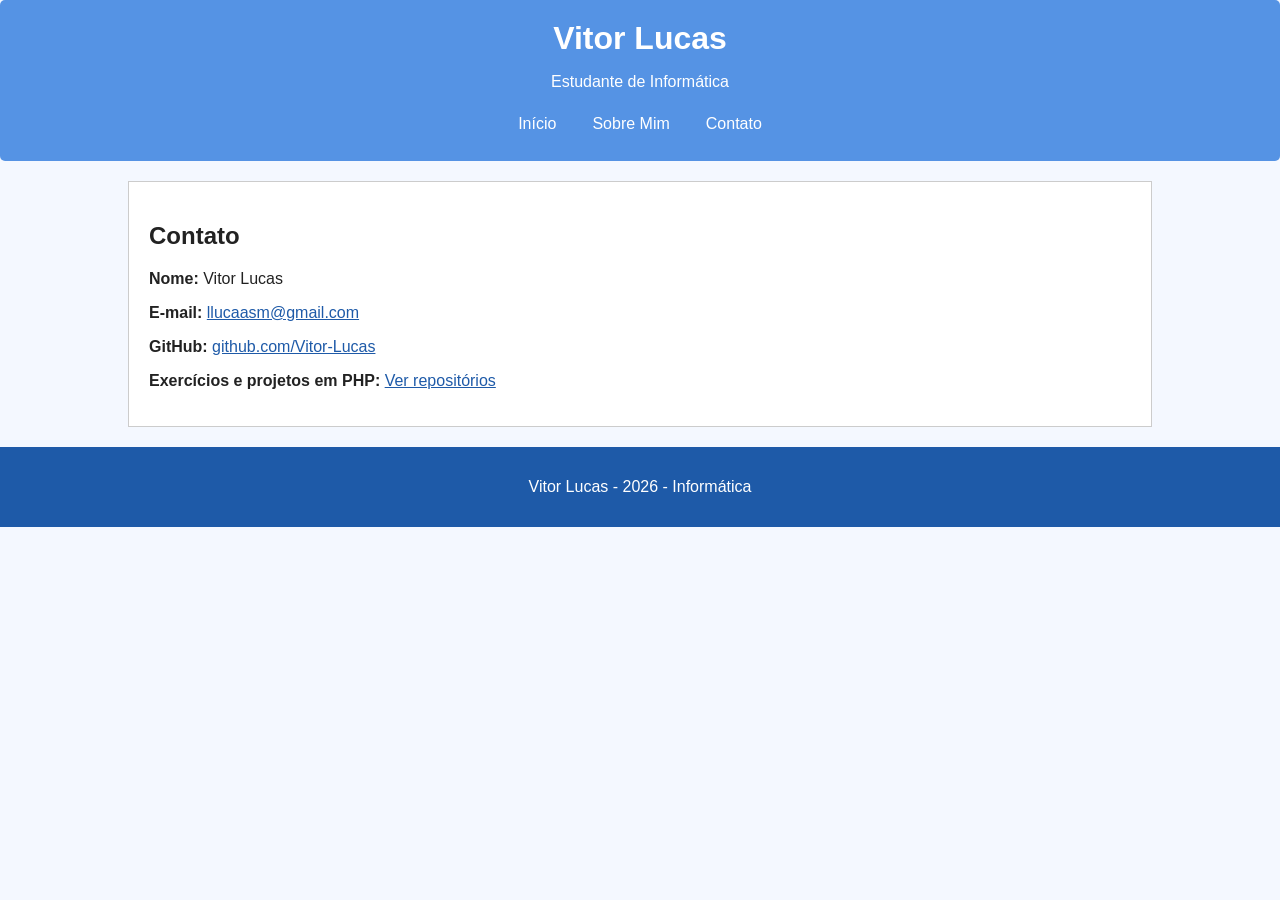
==== contato.html @ 3228455d "Criei a base da CSS, falta adicionar os detalhes e arrumar a organização visual." ====
<!DOCTYPE html>
<html lang="pt-BR">
<head>
    <meta charset="UTF-8">
    <title>Contato - Vitor Lucas</title>
    <link rel="stylesheet" href="css/style.css">
</head>
<body>

<header>
    <h1>Vitor Lucas</h1>
    <p>Estudante de Informática</p>

    <nav>
        <a href="index.html">Início</a>
        <a href="sobre.html">Sobre Mim</a>
        <a href="contato.html">Contato</a>
    </nav>
</header>

<main>
    <section class="contato">
        <h2>Contato</h2>

        <p><strong>Nome:</strong> Vitor Lucas</p>

        <p>
            <strong>E-mail:</strong>
            <a href="mailto:llucaasm@gmail.com">llucaasm@gmail.com</a>
        </p>

        <p>
            <strong>GitHub:</strong>
            <a href="https://github.com/Vitor-Lucas" target="_blank">
                github.com/Vitor-Lucas
            </a>
        </p>

        <p>
            <strong>Exercícios e projetos em PHP:</strong>
            <a href="https://github.com/Vitor-Lucas?tab=repositories" target="_blank">
                Ver repositórios
            </a>
        </p>
    </section>
</main>

<footer>
    <p>Vitor Lucas - 2026 - Informática</p>
</footer>

</body>
</html>
---- css/style.css ----
body {
    font-family: Arial, sans-serif;
    background-color: #f4f8ff;
    color: #222;
    margin: 0;
}

header {
    background-color: #5593e4;
    color: white;
    text-align: center;
    padding: 20px;
    border-radius: 5px;
}

header h1 {
    margin: 0;
}

nav {
    display: flex;
    justify-content: center;
    gap: 20px;
    margin-top: 15px;
}

nav a {
    color: white;
    text-decoration: none;
    padding: 8px;
}

nav a:hover {
    text-decoration: underline;
}

main {
    width: 80%;
    margin: 20px auto;
}

section {
    background-color: white;
    border: 1px solid #ccc;
    padding: 20px;
    margin-bottom: 20px;
}

.apresentacao {
    display: flex;
    justify-content: space-between;
    align-items: center;
    gap: 20px;
}

.apresentacao img,
.sobre img {
    width: 200px;
    height: 200px;
    object-fit: cover;
    border: 2px solid #1e5aa8;
}

.lista {
    display: flex;
    flex-wrap: wrap;
    gap: 15px;
}

.lista div {
    width: 200px;
    padding: 15px;
    border: 1px solid #ccc;
    background-color: #f4f8ff;
}

.botao {
    display: inline-block;
    background-color: #1e5aa8;
    color: white;
    text-decoration: none;
    padding: 10px;
    border: 1px solid #17477f;
    border-radius: 10px;
}

.botao:hover {
    background-color: #0a2340;
}

.ferramenta {
    background-color: #89b8ff;
    border-radius: 5px;
}

.menu {
    display: none;
    flex-direction: column;
    cursor: pointer;
    position: absolute;
    top: 20px;
    right: 20px;
}

.nomeee {
    display: flexbox;
    font-family: "Sekuya", system-ui;
    font-weight: 400;
    font-style: normal;
}

.sobre {
    display: flex;
    justify-content: space-between;
    align-items: center;
    gap: 20px;
}

.contato a {
    color: #1e5aa8;
}

footer {
    background-color: #1e5aa8;
    color: white;
    text-align: center;
    padding: 15px;
}

/* Fontes */
.sekuya-regular {
    font-family: "Sekuya", system-ui;
    font-weight: 400;
    font-style: normal;
}
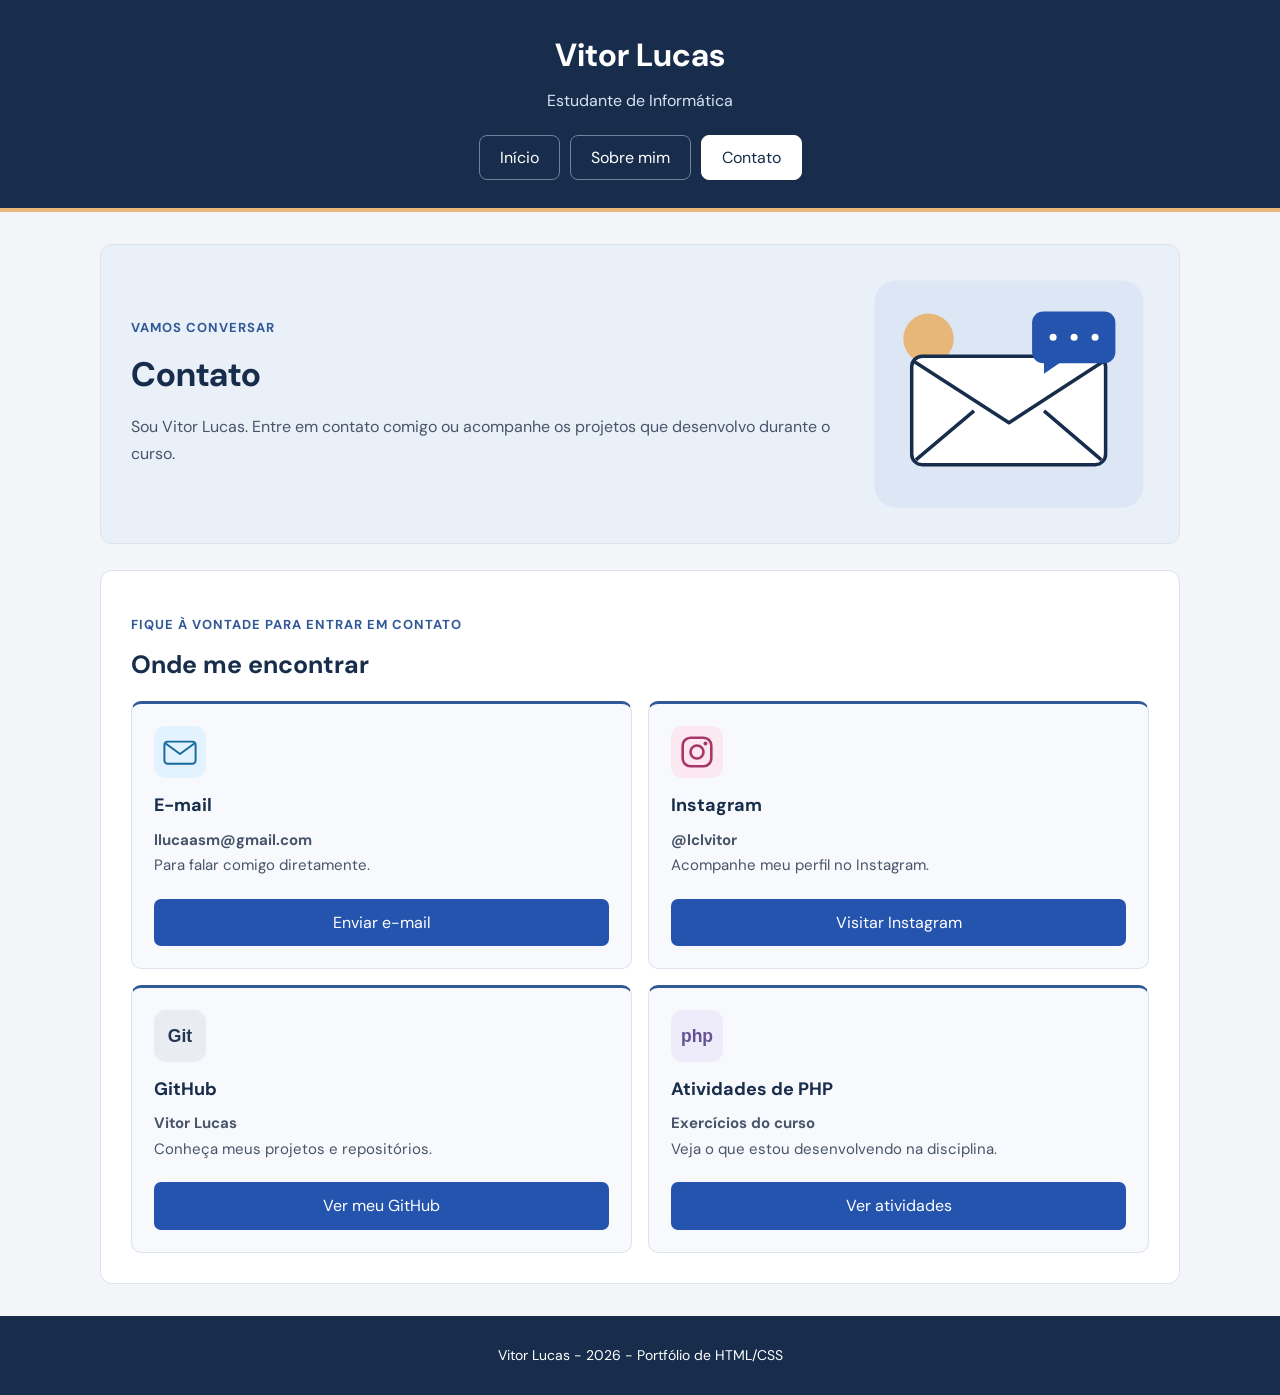
==== commit cdd2e508: "Quase finalizado, falta organizar o header, adicionei detalhes" ====
--- a/contato.html
+++ b/contato.html
@@ -1,53 +1,70 @@
 <!DOCTYPE html>
 <html lang="pt-BR">
+
 <head>
     <meta charset="UTF-8">
+    <meta name="viewport" content="width=device-width, initial-scale=1.0">
     <title>Contato - Vitor Lucas</title>
+    <link href="https://fonts.googleapis.com/css2?family=DM+Sans:wght@400;700&amp;display=swap" rel="stylesheet">
     <link rel="stylesheet" href="css/style.css">
 </head>
+
 <body>
+    <header>
+        <h1>Vitor Lucas</h1>
+        <p>Estudante de Informática</p>
+        <nav>
+            <a href="index.html">Início</a>
+            <a href="sobre.html">Sobre mim</a>
+            <a href="contato.html" class="ativo" aria-current="page">Contato</a>
+        </nav>
+    </header>
+    <main>
+        <section class="apresentacao">
+            <div>
+                <p class="detalhe">Vamos conversar</p>
+                <h2>Contato</h2>
+                <p>Sou Vitor Lucas. Entre em contato comigo ou acompanhe os projetos que desenvolvo durante o curso.</p>
+            </div>
+            <img src="img/contato.svg" alt="Ilustração de um envelope e um balão de conversa">
+        </section>
+        <section class="contatos">
+            <p class="detalhe">Fique à vontade para entrar em contato</p>
+            <h2>Onde me encontrar</h2>
+            <div class="lista">
+                <div class="card">
+                    <img src="img/email-icone.svg" alt="ICONE E-MAIL" width="52" height="52">
+                    <h3>E-mail</h3>
+                    <p><strong>llucaasm@gmail.com</strong><br>Para falar comigo diretamente.</p>
+                    <a class="botao" href="mailto:llucaasm@gmail.com" target="_blank">Enviar e-mail</a>
 
-<header>
-    <h1>Vitor Lucas</h1>
-    <p>Estudante de Informática</p>
 
-    <nav>
-        <a href="index.html">Início</a>
-        <a href="sobre.html">Sobre Mim</a>
-        <a href="contato.html">Contato</a>
-    </nav>
-</header>
 
-<main>
-    <section class="contato">
-        <h2>Contato</h2>
+                </div>
+                <div class="card">
+                    <img src="img/instagram-icone.svg" alt="ÍCONE INSTAGRAM" width="52" height="52">
+                    <h3>Instagram</h3>
+                    <p><strong>@lclvitor</strong><br>Acompanhe meu perfil no Instagram.</p>
+                    <a class="botao" href="https://www.instagram.com/lclvitor/">Visitar Instagram</a>
+                </div>
+                <div class="card">
+                    <img src="img/github.svg" alt="ÍCONE GITHUB" width="52" height="52">
+                    <h3>GitHub</h3>
+                    <p><strong>Vitor Lucas</strong><br>Conheça meus projetos e repositórios.</p>
+                    <a class="botao" href="https://github.com/vitor-lucas">Ver meu GitHub</a>
+                </div>
+                <div class="card">
+                    <img src="img/php.svg" alt="" width="52" height=ÍCONE PHP"52">
+                    <h3>Atividades de PHP</h3>
+                    <p><strong>Exercícios do curso</strong><br>Veja o que estou desenvolvendo na disciplina.</p>
+                    <a class="botao" href="https://github.com/vitor-lucas/php">Ver atividades</a>
+                </div>
+            </div>
+        </section>
+    </main>
+    <footer>
+        <p>Vitor Lucas - 2026 - Portfólio de HTML/CSS</p>
+    </footer>
+</body>
 
-        <p><strong>Nome:</strong> Vitor Lucas</p>
-
-        <p>
-            <strong>E-mail:</strong>
-            <a href="mailto:llucaasm@gmail.com">llucaasm@gmail.com</a>
-        </p>
-
-        <p>
-            <strong>GitHub:</strong>
-            <a href="https://github.com/Vitor-Lucas" target="_blank">
-                github.com/Vitor-Lucas
-            </a>
-        </p>
-
-        <p>
-            <strong>Exercícios e projetos em PHP:</strong>
-            <a href="https://github.com/Vitor-Lucas?tab=repositories" target="_blank">
-                Ver repositórios
-            </a>
-        </p>
-    </section>
-</main>
-
-<footer>
-    <p>Vitor Lucas - 2026 - Informática</p>
-</footer>
-
-</body>
-</html>
+</html>
--- a/css/style.css
+++ b/css/style.css
@@ -1,135 +1,212 @@
+* {
+    box-sizing: border-box;
+}
+
 body {
-    font-family: Arial, sans-serif;
-    background-color: #f4f8ff;
-    color: #222;
     margin: 0;
-}
-
-header {
-    background-color: #5593e4;
+    font-family: "DM Sans", Arial, sans-serif;
+    background-color: #f3f5f9;
+    color: #485469;
+    line-height: 1.7;
+}
+
+header, footer {
+    background-color: #172d4b;
     color: white;
     text-align: center;
-    padding: 20px;
-    border-radius: 5px;
-}
-
-header h1 {
+    padding: 28px 20px;
+}
+
+header {
+    border-bottom: 4px solid #e7b779;
+}
+
+h1 {
     margin: 0;
+    font-size: 32px;
+}
+
+header p {
+    margin: 5px 0 20px;
+    color: #d6e2f4;
 }
 
 nav {
     display: flex;
     justify-content: center;
-    gap: 20px;
-    margin-top: 15px;
+    flex-wrap: wrap;
+    gap: 10px;
 }
 
 nav a {
     color: white;
     text-decoration: none;
-    padding: 8px;
-}
-
-nav a:hover {
-    text-decoration: underline;
+    padding: 8px 20px;
+    border: 1px solid #70829c;
+    border-radius: 8px;
+}
+
+nav a:hover, nav .ativo {
+    background-color: white;
+    color: #172d4b;
+    border-color: white;
 }
 
 main {
-    width: 80%;
-    margin: 20px auto;
+    width: 90%;
+    max-width: 1080px;
+    margin: 32px auto;
 }
 
 section {
     background-color: white;
-    border: 1px solid #ccc;
-    padding: 20px;
+    border: 1px solid #dce3ed;
+    border-radius: 12px;
+    padding: 30px;
+    margin-bottom: 26px;
+}
+
+h2, h3 {
+    color: #172d4b;
+    margin-top: 0;
+    line-height: 1.3;
+}
+
+h2 {
+    font-size: 25px;
     margin-bottom: 20px;
 }
 
+h3 {
+    font-size: 18px;
+    margin-bottom: 10px;
+}
+
+img {
+    width: 280px;
+    max-width: 100%;
+    height: auto;
+}
+
 .apresentacao {
     display: flex;
+    align-items: center;
     justify-content: space-between;
-    align-items: center;
-    gap: 20px;
-}
-
-.apresentacao img,
-.sobre img {
-    width: 200px;
-    height: 200px;
-    object-fit: cover;
-    border: 2px solid #1e5aa8;
+    gap: 30px;
+    background-color: #eaf0f8;
+}
+
+.apresentacao div {
+    flex: 1;
+}
+
+.apresentacao h2 {
+    font-size: 34px;
+    margin-bottom: 15px;
+}
+
+.detalhe {
+    color: #315998;
+    font-size: 13px;
+    font-weight: bold;
+    letter-spacing: 1px;
+    text-transform: uppercase;
 }
 
 .lista {
     display: flex;
     flex-wrap: wrap;
-    gap: 15px;
-}
-
-.lista div {
-    width: 200px;
-    padding: 15px;
-    border: 1px solid #ccc;
-    background-color: #f4f8ff;
+    gap: 16px;
+}
+
+.card {
+    flex: 1 1 210px;
+    min-width: 0;
+    padding: 22px;
+    background-color: #f7f9fc;
+    border: 1px solid #dce3ed;
+    border-radius: 10px;
+}
+
+.card img {
+    width: 52px;
+    height: 52px;
+    margin-bottom: 16px;
+}
+
+.card p {
+    margin-bottom: 0;
+    font-size: 15px;
+}
+
+.card:hover {
+    border-color: #6c8dbe;
+    background-color: #edf3fc;
+}
+
+a {
+    color: #2454ad;
+    overflow-wrap: anywhere;
 }
 
 .botao {
     display: inline-block;
-    background-color: #1e5aa8;
+    background-color: #2454ad;
     color: white;
+    padding: 10px 18px;
+    margin: 6px 8px 0 0;
+    border-radius: 7px;
     text-decoration: none;
-    padding: 10px;
-    border: 1px solid #17477f;
-    border-radius: 10px;
 }
 
 .botao:hover {
-    background-color: #0a2340;
-}
-
-.ferramenta {
-    background-color: #89b8ff;
-    border-radius: 5px;
-}
-
-.menu {
-    display: none;
+    background-color: #172d4b;
+}
+
+.projetos {
+    border-left: 5px solid #d9a25d;
+}
+
+li {
+    margin-bottom: 8px;
+}
+
+footer p {
+    margin: 0;
+    font-size: 14px;
+}
+
+.contatos .card {
+    display: flex;
     flex-direction: column;
-    cursor: pointer;
-    position: absolute;
-    top: 20px;
-    right: 20px;
-}
-
-.nomeee {
-    display: flexbox;
-    font-family: "Sekuya", system-ui;
-    font-weight: 400;
-    font-style: normal;
-}
-
-.sobre {
-    display: flex;
-    justify-content: space-between;
-    align-items: center;
-    gap: 20px;
-}
-
-.contato a {
-    color: #1e5aa8;
-}
-
-footer {
-    background-color: #1e5aa8;
-    color: white;
+    flex-basis: 360px;
+    border-top: 3px solid #315998;
+}
+
+.contatos p {
+    overflow-wrap: anywhere;
+}
+
+.contatos .card p {
+    margin-top: 0;
+    margin-bottom: 20px;
+}
+
+.contatos .botao {
+    margin: auto 0 0;
     text-align: center;
-    padding: 15px;
-}
-
-/* Fontes */
-.sekuya-regular {
-    font-family: "Sekuya", system-ui;
-    font-weight: 400;
-    font-style: normal;
-}+}
+
+@media (max-width: 650px) {
+    section {
+        padding: 22px;
+    }
+
+    .apresentacao {
+        flex-direction: column;
+    }
+
+    .apresentacao h2 {
+        font-size: 28px;
+    }
+}
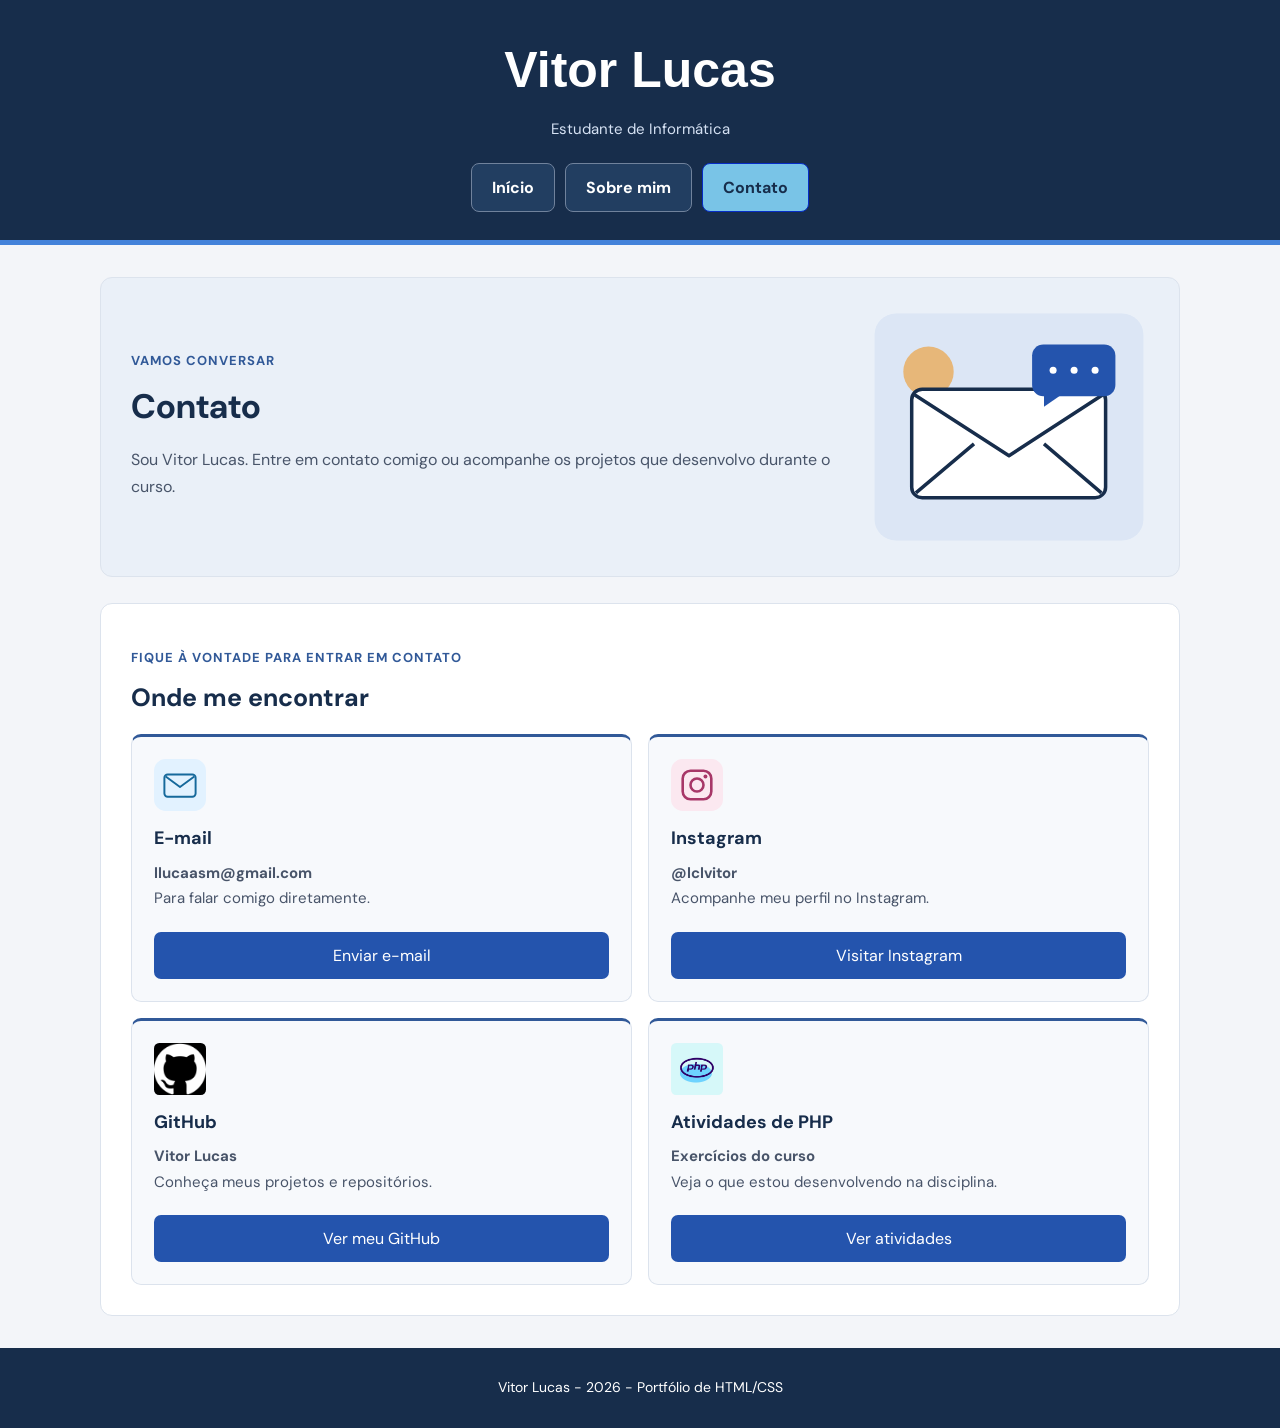
==== commit f65301fb: "Melhora no CSS, falta adicionar foto pessoal." ====
--- a/contato.html
+++ b/contato.html
@@ -48,13 +48,13 @@
                     <a class="botao" href="https://www.instagram.com/lclvitor/">Visitar Instagram</a>
                 </div>
                 <div class="card">
-                    <img src="img/github.svg" alt="ÍCONE GITHUB" width="52" height="52">
+                    <img src="img/github.png" alt="ÍCONE GITHUB" width="52" height="52">
                     <h3>GitHub</h3>
                     <p><strong>Vitor Lucas</strong><br>Conheça meus projetos e repositórios.</p>
                     <a class="botao" href="https://github.com/vitor-lucas">Ver meu GitHub</a>
                 </div>
                 <div class="card">
-                    <img src="img/php.svg" alt="" width="52" height=ÍCONE PHP"52">
+                    <img src="img/php.png" alt="ÍCONE PHP" width="52" height="52">
                     <h3>Atividades de PHP</h3>
                     <p><strong>Exercícios do curso</strong><br>Veja o que estou desenvolvendo na disciplina.</p>
                     <a class="botao" href="https://github.com/vitor-lucas/php">Ver atividades</a>
--- a/css/style.css
+++ b/css/style.css
@@ -18,17 +18,19 @@
 }
 
 header {
-    border-bottom: 4px solid #e7b779;
-}
-
-h1 {
+    border-bottom: 5px solid #4e98ffcb;
+}
+
+header h1 {
     margin: 0;
-    font-size: 32px;
+    font-size: 50px;
+    font-family: arial black, sans-serif;
 }
 
 header p {
-    margin: 5px 0 20px;
+    margin: 4px 0 20px;
     color: #d6e2f4;
+    font-size: 15px;
 }
 
 nav {
@@ -39,17 +41,25 @@
 }
 
 nav a {
+    padding: 10px 20px;
+    background-color: #223e61;
     color: white;
-    text-decoration: none;
-    padding: 8px 20px;
     border: 1px solid #70829c;
     border-radius: 8px;
-}
-
-nav a:hover, nav .ativo {
-    background-color: white;
+    font-weight: bold;
+    text-decoration: none;
+}
+
+nav a:hover,
+nav a.ativo {
+    background-color: #79c4e7;
     color: #172d4b;
-    border-color: white;
+    border-color: #062cc6;
+}
+
+nav a:focus {
+    outline: 2px solid white;
+    outline-offset: 3px;
 }
 
 main {
@@ -132,6 +142,7 @@
     width: 52px;
     height: 52px;
     margin-bottom: 16px;
+    border-radius: 10%;
 }
 
 .card p {
@@ -164,7 +175,7 @@
 }
 
 .projetos {
-    border-left: 5px solid #d9a25d;
+    border-left: 5px solid #000f4d;
 }
 
 li {
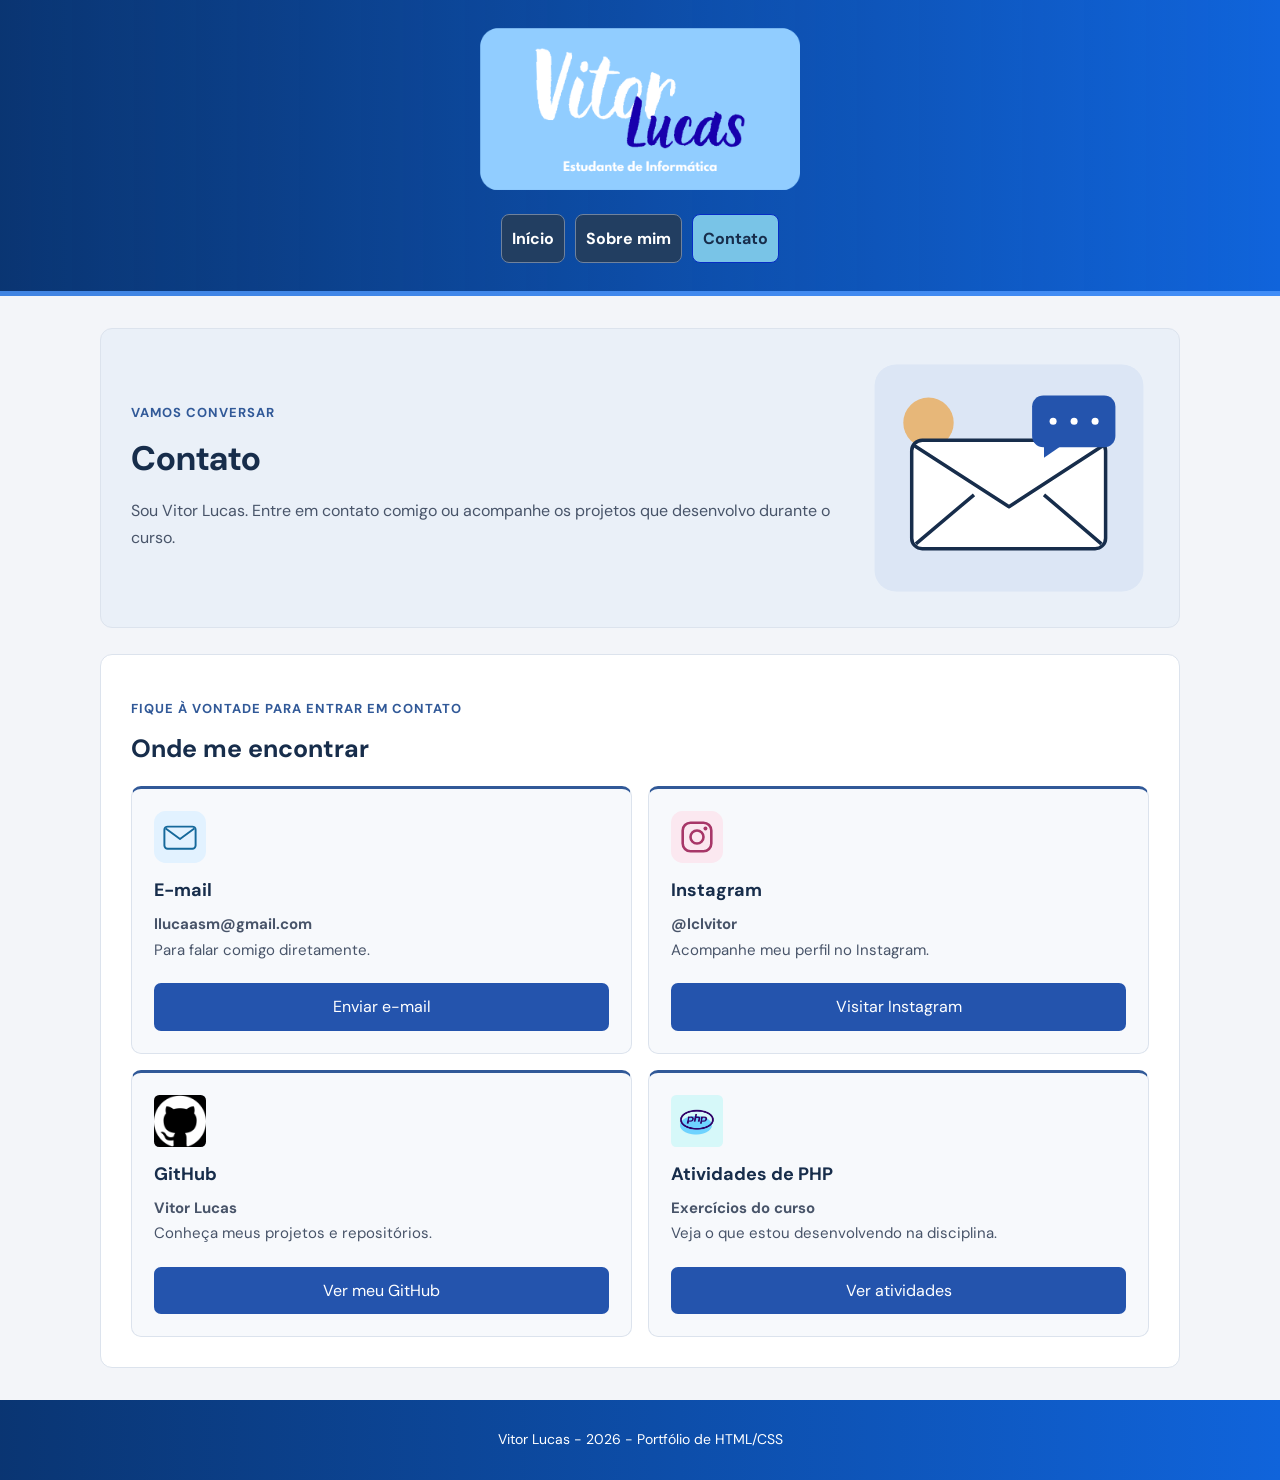
==== commit 6ae8d36f: "99% finalizado" ====
--- a/contato.html
+++ b/contato.html
@@ -11,8 +11,9 @@
 
 <body>
     <header>
-        <h1>Vitor Lucas</h1>
-        <p>Estudante de Informática</p>
+        <a class="logo-header" href="index.html" aria-label="Vitor Lucas — página inicial">
+            <img src="img/logo.png" alt="Vitor Lucas — Estudante de Informática" width="2000" height="2000">
+        </a>
         <nav>
             <a href="index.html">Início</a>
             <a href="sobre.html">Sobre mim</a>
--- a/css/style.css
+++ b/css/style.css
@@ -10,8 +10,10 @@
     line-height: 1.7;
 }
 
-header, footer {
-    background-color: #172d4b;
+header,
+footer {
+    background-color: #285ea9;
+    background-image: linear-gradient(90deg, #002861c1 00%, #1064db 100%);
     color: white;
     text-align: center;
     padding: 28px 20px;
@@ -27,10 +29,31 @@
     font-family: arial black, sans-serif;
 }
 
-header p {
-    margin: 4px 0 20px;
-    color: #d6e2f4;
-    font-size: 15px;
+.logo-header {
+    display: block;
+    position: relative;
+    overflow: hidden;
+    width: 320px;
+    max-width: 100%;
+    aspect-ratio: 1634 / 828;
+    margin: 0 auto 24px;
+}
+
+.logo-header img {
+    position: absolute;
+    top: 0;
+    left: 0;
+    display: block;
+    width: 122.39902%;
+    max-width: none;
+    height: auto;
+    margin: 0;
+    transform: translate(-9.15%, -25.75%);
+}
+
+.logo-header:focus-visible {
+    outline: 3px solid white;
+    outline-offset: 5px;
 }
 
 nav {
@@ -41,7 +64,7 @@
 }
 
 nav a {
-    padding: 10px 20px;
+    padding: 10px 10px;
     background-color: #223e61;
     color: white;
     border: 1px solid #70829c;
@@ -68,6 +91,7 @@
     margin: 32px auto;
 }
 
+
 section {
     background-color: white;
     border: 1px solid #dce3ed;
@@ -76,7 +100,8 @@
     margin-bottom: 26px;
 }
 
-h2, h3 {
+h2,
+h3 {
     color: #172d4b;
     margin-top: 0;
     line-height: 1.3;
@@ -96,6 +121,7 @@
     width: 280px;
     max-width: 100%;
     height: auto;
+    border-radius: 10px;
 }
 
 .apresentacao {
@@ -144,7 +170,6 @@
     margin-bottom: 16px;
     border-radius: 10%;
 }
-
 .card p {
     margin-bottom: 0;
     font-size: 15px;
@@ -209,6 +234,16 @@
 }
 
 @media (max-width: 650px) {
+    .logo-header {
+        width: 260px;
+        margin-bottom: 20px;
+    }
+
+    .foto-perfil {
+        flex: none;
+        width: 240px;
+    }
+
     section {
         padding: 22px;
     }
@@ -220,4 +255,4 @@
     .apresentacao h2 {
         font-size: 28px;
     }
-}
+}
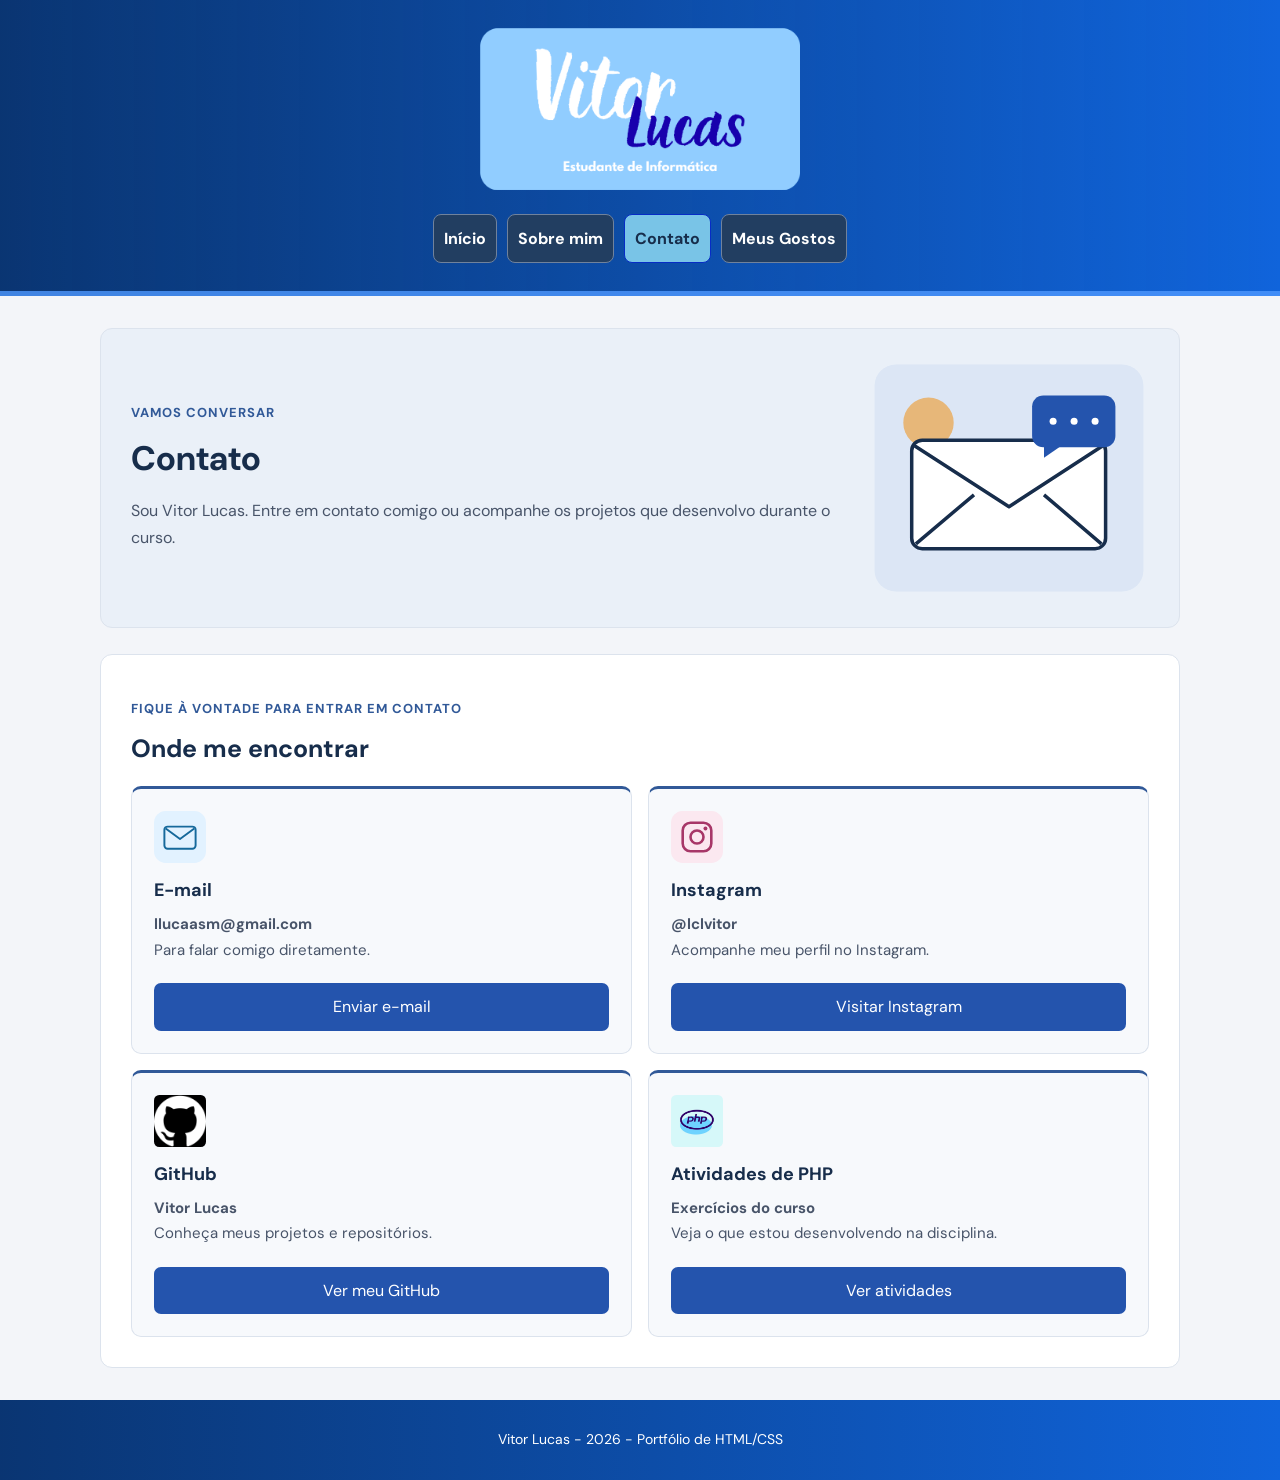
==== commit a7d41af9: "Versão Revisada 1" ====
--- a/contato.html
+++ b/contato.html
@@ -3,7 +3,6 @@
 
 <head>
     <meta charset="UTF-8">
-    <meta name="viewport" content="width=device-width, initial-scale=1.0">
     <title>Contato - Vitor Lucas</title>
     <link href="https://fonts.googleapis.com/css2?family=DM+Sans:wght@400;700&amp;display=swap" rel="stylesheet">
     <link rel="stylesheet" href="css/style.css">
@@ -18,6 +17,7 @@
             <a href="index.html">Início</a>
             <a href="sobre.html">Sobre mim</a>
             <a href="contato.html" class="ativo" aria-current="page">Contato</a>
+            <a href="secretpage.html">Meus Gostos</a>
         </nav>
     </header>
     <main>
--- a/css/style.css
+++ b/css/style.css
@@ -47,7 +47,7 @@
     width: 122.39902%;
     max-width: none;
     height: auto;
-    margin: 0;
+    margin: 0px;
     transform: translate(-9.15%, -25.75%);
 }
 
@@ -233,26 +233,49 @@
     text-align: center;
 }
 
-@media (max-width: 650px) {
-    .logo-header {
-        width: 260px;
-        margin-bottom: 20px;
-    }
-
-    .foto-perfil {
-        flex: none;
-        width: 240px;
-    }
-
-    section {
-        padding: 22px;
-    }
-
-    .apresentacao {
-        flex-direction: column;
-    }
-
-    .apresentacao h2 {
-        font-size: 28px;
-    }
-}+.pagsecret {
+    width: 90%;
+    max-width: 1080px;
+    margin: 32px auto;
+    background-color: #f3f5f9;
+    color: #485469;
+    line-height: 1.7;
+}
+
+.galeria {
+    display: grid;
+    grid-template-columns: repeat(3, minmax(0, 1fr));
+    align-items: start;
+    gap: 24px;
+}
+
+.moldura {
+    min-width: 0;
+    margin: 0;
+    padding: 10px 10px 0;
+    background: #fff;
+    border: 1px solid #c4d8f3;
+    border-radius: 14px;
+    box-shadow: 0 6px 18px rgba(23, 45, 75, .08);
+}
+
+.moldura img {
+    display: block;
+    width: auto;
+    max-width: 100%;
+    height: auto;
+    max-height: 430px;
+    margin: 0 auto;
+    object-fit: contain;
+    border-radius: 6px;
+}
+
+.moldura figcaption {
+    padding: 14px 6px 16px;
+    color: #172d4b;
+    font-size: 16px;
+    font-weight: 700;
+    line-height: 1.4;
+    text-align: center;
+    overflow-wrap: anywhere;
+}
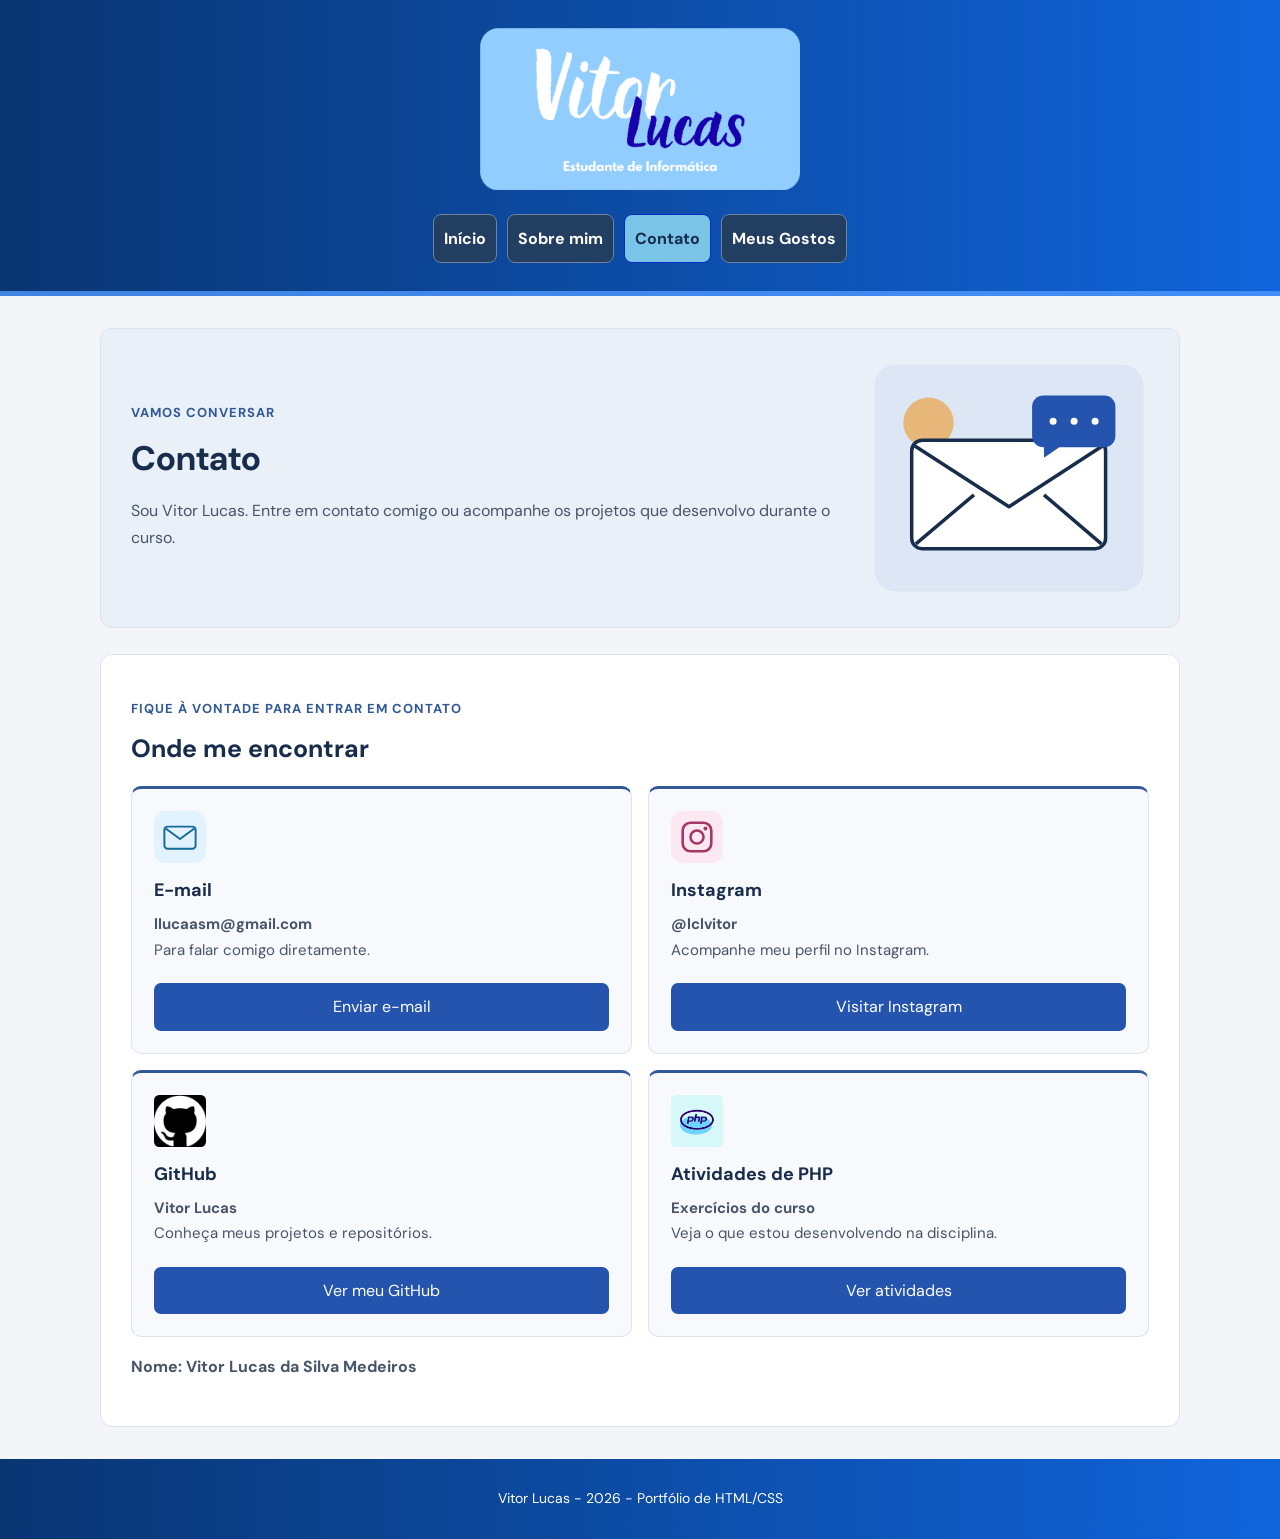
==== commit 4c8719de: "Revisada 1" ====
--- a/contato.html
+++ b/contato.html
@@ -61,6 +61,7 @@
                     <a class="botao" href="https://github.com/vitor-lucas/php">Ver atividades</a>
                 </div>
             </div>
+            <p><strong>Nome: Vitor Lucas da Silva Medeiros</strong><br></p>
         </section>
     </main>
     <footer>
